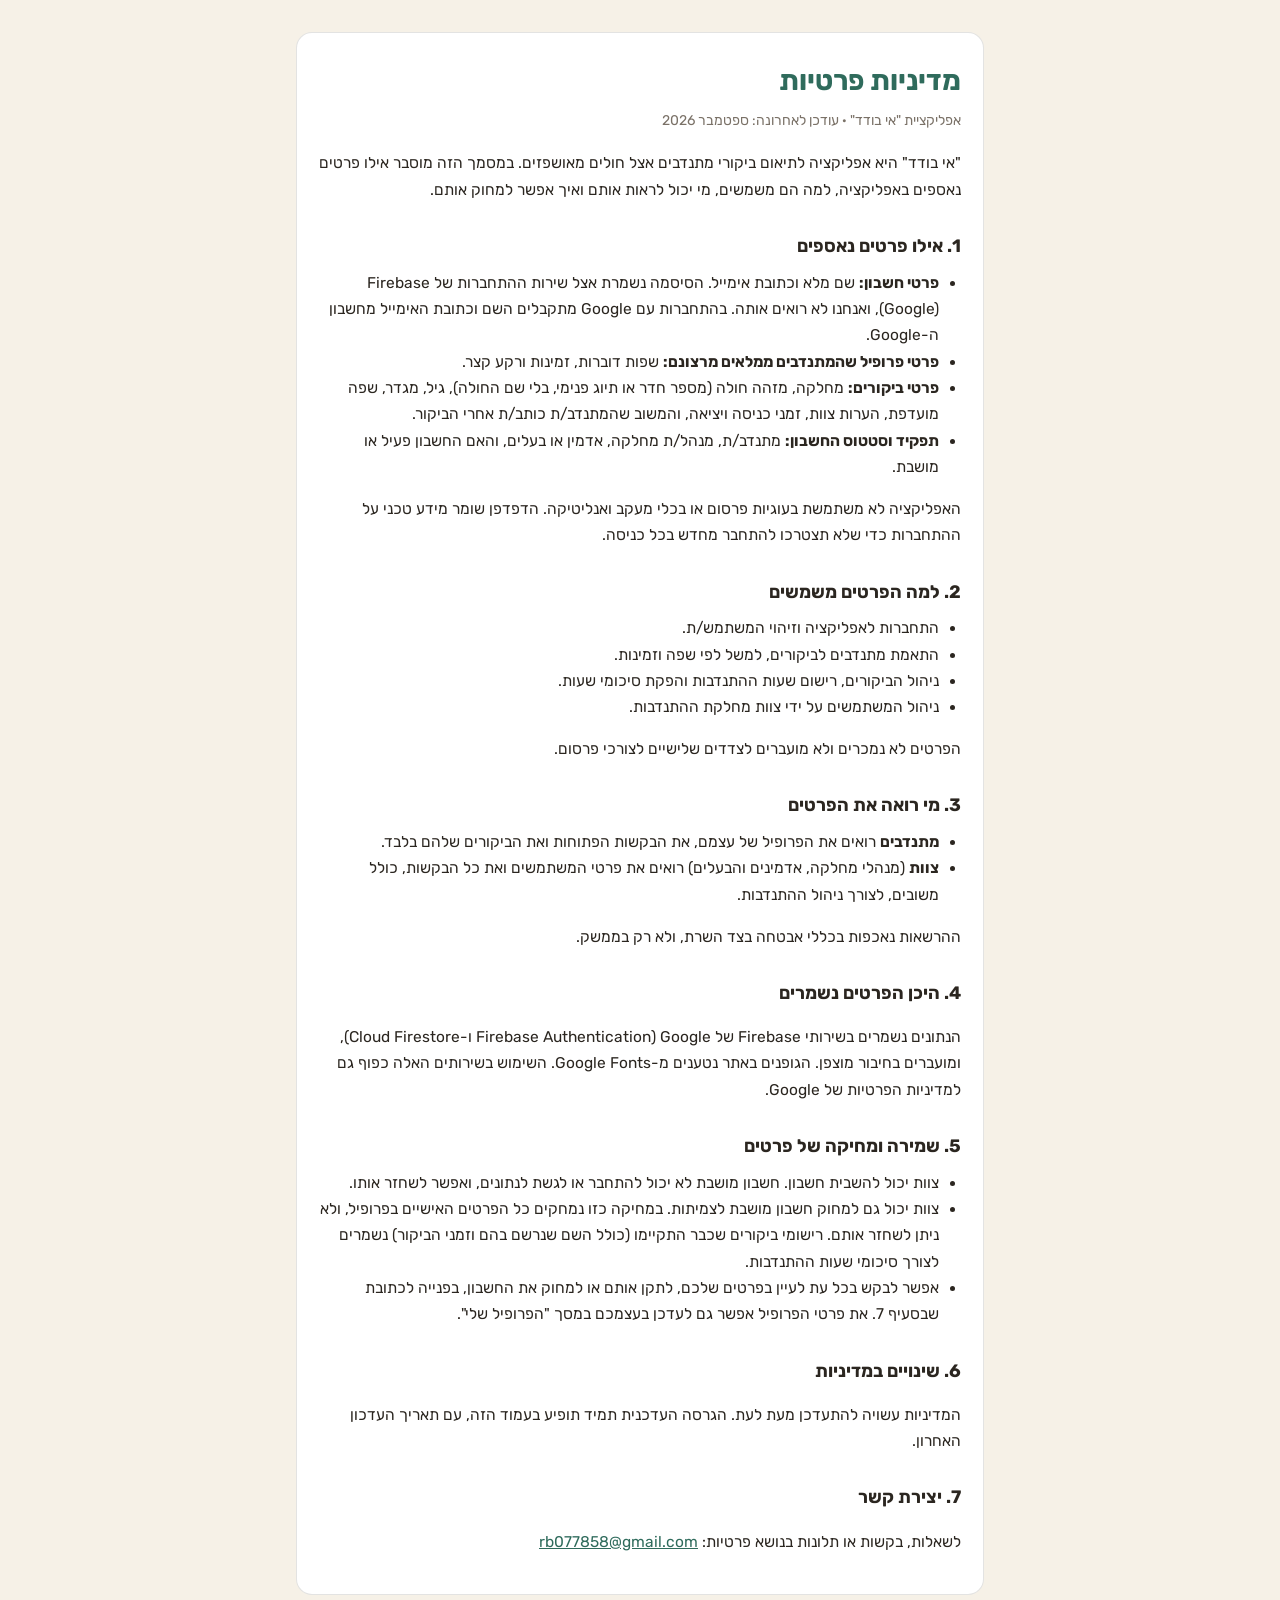
==== privacy.html @ 16684201 "Add privacy policy page Standalone privacy.html describing what the app collects, who can see it, wh" ====
<!doctype html>
<html lang="he" dir="rtl">
<head>
<meta charset="utf-8">
<meta name="viewport" content="width=device-width, initial-scale=1, viewport-fit=cover">
<title>מדיניות פרטיות — אי בודד</title>
<link rel="stylesheet" href="https://fonts.googleapis.com/css2?family=Rubik:wght@400;500;700&display=swap">
<style>
  :root{
    --bg:#F6F1E7; --surface:#FFFFFF; --border:rgba(43,38,32,0.13);
    --text:#2B2620; --text2:#7A7167; --primary:#2F6B5C;
    color-scheme: light;
  }
  @media (prefers-color-scheme: dark){
    :root{
      --bg:#1C1B18; --surface:#252420; --border:rgba(255,255,255,0.11);
      --text:#F3F0E9; --text2:#B8AFA1; --primary:#63AE93;
      color-scheme: dark;
    }
  }
  *{box-sizing:border-box}
  body{
    margin:0; background:var(--bg); color:var(--text);
    font-family:'Rubik',system-ui,'Segoe UI',sans-serif;
    line-height:1.7; -webkit-font-smoothing:antialiased;
  }
  main{max-width:720px; margin:0 auto; padding:32px 16px 48px;}
  .card{background:var(--surface); border:1px solid var(--border); border-radius:16px; padding:24px 22px;}
  h1{font-size:28px; color:var(--primary); margin:0 0 4px;}
  h2{font-size:18px; margin:28px 0 8px;}
  p, li{font-size:15.5px;}
  ul{padding-inline-start:22px; margin:6px 0;}
  .updated{color:var(--text2); font-size:14px; margin:0 0 18px;}
  a{color:var(--primary)}
</style>
</head>
<body>
<main>
  <div class="card">
    <h1>מדיניות פרטיות</h1>
    <p class="updated">אפליקציית "אי בודד" · עודכן לאחרונה: ספטמבר 2026</p>

    <p>"אי בודד" היא אפליקציה לתיאום ביקורי מתנדבים אצל חולים מאושפזים. במסמך הזה מוסבר אילו פרטים נאספים באפליקציה, למה הם משמשים, מי יכול לראות אותם ואיך אפשר למחוק אותם.</p>

    <h2>1. אילו פרטים נאספים</h2>
    <ul>
      <li><b>פרטי חשבון:</b> שם מלא וכתובת אימייל. הסיסמה נשמרת אצל שירות ההתחברות של Firebase (Google), ואנחנו לא רואים אותה. בהתחברות עם Google מתקבלים השם וכתובת האימייל מחשבון ה-Google.</li>
      <li><b>פרטי פרופיל שהמתנדבים ממלאים מרצונם:</b> שפות דוברות, זמינות ורקע קצר.</li>
      <li><b>פרטי ביקורים:</b> מחלקה, מזהה חולה (מספר חדר או תיוג פנימי, בלי שם החולה), גיל, מגדר, שפה מועדפת, הערות צוות, זמני כניסה ויציאה, והמשוב שהמתנדב/ת כותב/ת אחרי הביקור.</li>
      <li><b>תפקיד וסטטוס החשבון:</b> מתנדב/ת, מנהל/ת מחלקה, אדמין או בעלים, והאם החשבון פעיל או מושבת.</li>
    </ul>
    <p>האפליקציה לא משתמשת בעוגיות פרסום או בכלי מעקב ואנליטיקה. הדפדפן שומר מידע טכני על ההתחברות כדי שלא תצטרכו להתחבר מחדש בכל כניסה.</p>

    <h2>2. למה הפרטים משמשים</h2>
    <ul>
      <li>התחברות לאפליקציה וזיהוי המשתמש/ת.</li>
      <li>התאמת מתנדבים לביקורים, למשל לפי שפה וזמינות.</li>
      <li>ניהול הביקורים, רישום שעות ההתנדבות והפקת סיכומי שעות.</li>
      <li>ניהול המשתמשים על ידי צוות מחלקת ההתנדבות.</li>
    </ul>
    <p>הפרטים לא נמכרים ולא מועברים לצדדים שלישיים לצורכי פרסום.</p>

    <h2>3. מי רואה את הפרטים</h2>
    <ul>
      <li><b>מתנדבים</b> רואים את הפרופיל של עצמם, את הבקשות הפתוחות ואת הביקורים שלהם בלבד.</li>
      <li><b>צוות</b> (מנהלי מחלקה, אדמינים והבעלים) רואים את פרטי המשתמשים ואת כל הבקשות, כולל משובים, לצורך ניהול ההתנדבות.</li>
    </ul>
    <p>ההרשאות נאכפות בכללי אבטחה בצד השרת, ולא רק בממשק.</p>

    <h2>4. היכן הפרטים נשמרים</h2>
    <p>הנתונים נשמרים בשירותי Firebase של Google (Firebase Authentication ו-Cloud Firestore), ומועברים בחיבור מוצפן. הגופנים באתר נטענים מ-Google Fonts. השימוש בשירותים האלה כפוף גם למדיניות הפרטיות של Google.</p>

    <h2>5. שמירה ומחיקה של פרטים</h2>
    <ul>
      <li>צוות יכול להשבית חשבון. חשבון מושבת לא יכול להתחבר או לגשת לנתונים, ואפשר לשחזר אותו.</li>
      <li>צוות יכול גם למחוק חשבון מושבת לצמיתות. במחיקה כזו נמחקים כל הפרטים האישיים בפרופיל, ולא ניתן לשחזר אותם. רישומי ביקורים שכבר התקיימו (כולל השם שנרשם בהם וזמני הביקור) נשמרים לצורך סיכומי שעות ההתנדבות.</li>
      <li>אפשר לבקש בכל עת לעיין בפרטים שלכם, לתקן אותם או למחוק את החשבון, בפנייה לכתובת שבסעיף 7. את פרטי הפרופיל אפשר גם לעדכן בעצמכם במסך "הפרופיל שלי".</li>
    </ul>

    <h2>6. שינויים במדיניות</h2>
    <p>המדיניות עשויה להתעדכן מעת לעת. הגרסה העדכנית תמיד תופיע בעמוד הזה, עם תאריך העדכון האחרון.</p>

    <h2>7. יצירת קשר</h2>
    <p>לשאלות, בקשות או תלונות בנושא פרטיות: <a href="mailto:rb077858@gmail.com">rb077858@gmail.com</a></p>
  </div>
</main>
</body>
</html>
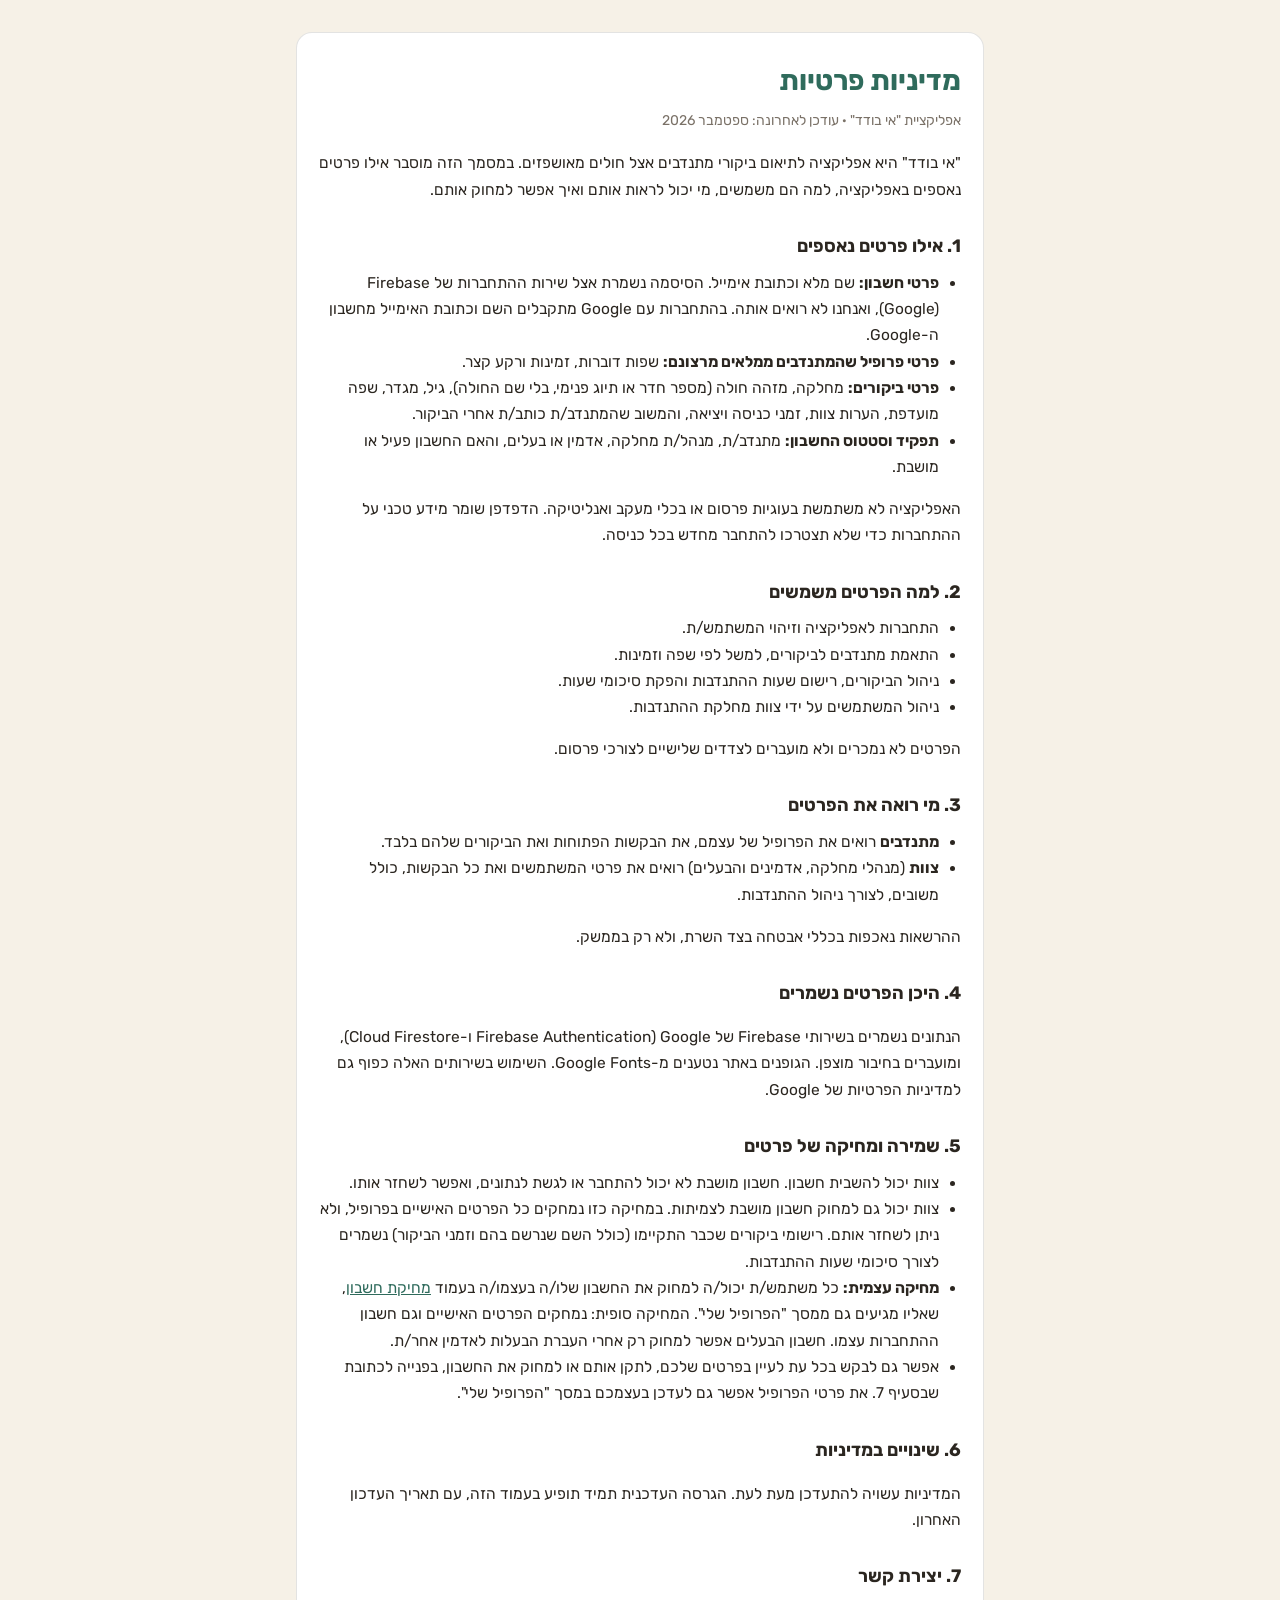
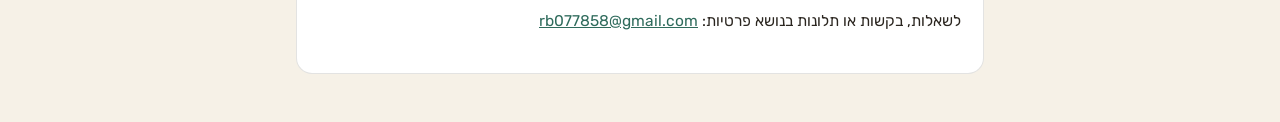
==== commit c66defd5: "Add self-service account deletion at /accountdelete A standalone page (accountdelete/index.html, ser" ====
--- a/privacy.html
+++ b/privacy.html
@@ -74,7 +74,8 @@
     <ul>
       <li>צוות יכול להשבית חשבון. חשבון מושבת לא יכול להתחבר או לגשת לנתונים, ואפשר לשחזר אותו.</li>
       <li>צוות יכול גם למחוק חשבון מושבת לצמיתות. במחיקה כזו נמחקים כל הפרטים האישיים בפרופיל, ולא ניתן לשחזר אותם. רישומי ביקורים שכבר התקיימו (כולל השם שנרשם בהם וזמני הביקור) נשמרים לצורך סיכומי שעות ההתנדבות.</li>
-      <li>אפשר לבקש בכל עת לעיין בפרטים שלכם, לתקן אותם או למחוק את החשבון, בפנייה לכתובת שבסעיף 7. את פרטי הפרופיל אפשר גם לעדכן בעצמכם במסך "הפרופיל שלי".</li>
+      <li><b>מחיקה עצמית:</b> כל משתמש/ת יכול/ה למחוק את החשבון שלו/ה בעצמו/ה בעמוד <a href="accountdelete/">מחיקת חשבון</a>, שאליו מגיעים גם ממסך "הפרופיל שלי". המחיקה סופית: נמחקים הפרטים האישיים וגם חשבון ההתחברות עצמו. חשבון הבעלים אפשר למחוק רק אחרי העברת הבעלות לאדמין אחר/ת.</li>
+      <li>אפשר גם לבקש בכל עת לעיין בפרטים שלכם, לתקן אותם או למחוק את החשבון, בפנייה לכתובת שבסעיף 7. את פרטי הפרופיל אפשר גם לעדכן בעצמכם במסך "הפרופיל שלי".</li>
     </ul>
 
     <h2>6. שינויים במדיניות</h2>
